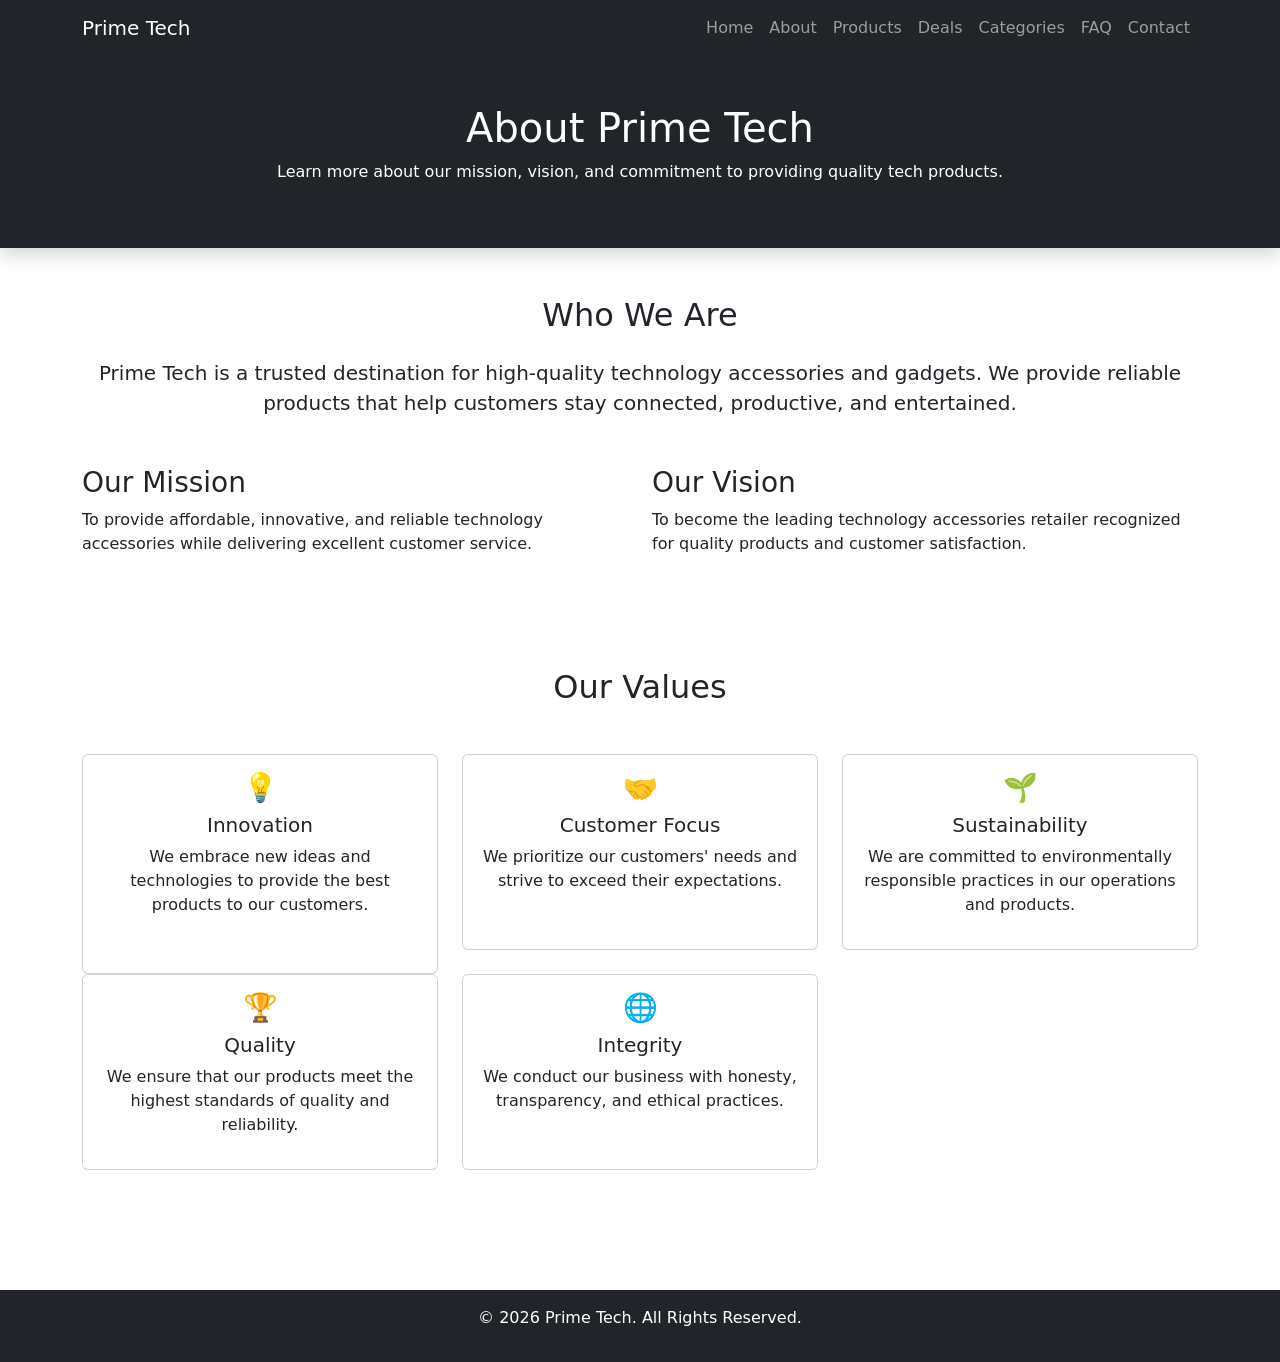
==== About.html @ 6f72941c "Added a banner to the category page, and also change some content in the about page." ====
<!DOCTYPE html>
<html lang="en">
<head>
    <meta charset="UTF-8">
    <meta name="viewport" content="width=device-width, initial-scale=1.0">
    <title>About Us - Prime Tech</title>
    <link href="https://cdn.jsdelivr.net/npm/bootstrap@5.3.3/dist/css/bootstrap.min.css" rel="stylesheet">
    <link rel="stylesheet" href="style.css">

</head>
<body>
    
<header>

 <nav class="navbar navbar-expand-lg navbar-dark bg-dark">
    <div class="container">

        <a class="navbar-brand" href="index.html">Prime Tech</a>
        <button class="navbar-toggler"
                type="button"
                data-bs-toggle="collapse"
                data-bs-target="#navbarNav">
            <span class="navbar-toggler-icon"></span>
        </button>

        <div class="collapse navbar-collapse" id="navbarNav">
            <ul class="navbar-nav ms-auto">
                <li class="nav-item"><a class="nav-link" href="index.html">Home</a></li>
                <li class="nav-item"><a class="nav-link" href="about.html">About</a></li>
                <li class="nav-item"><a class="nav-link" href="products.html">Products</a></li>
                <li class="nav-item"><a class="nav-link" href="deals.html">Deals</a></li>
                <li class="nav-item"><a class="nav-link" href="categories.html">Categories</a></li>
                <li class="nav-item"><a class="nav-link" href="faq.html">FAQ</a></li>
                <li class="nav-item"><a class="nav-link" href="contact.html">Contact</a></li>
            </ul>
        </div>
    </div>
</nav>

<section class="bg-dark text-white text-center py-5 shadow">
    <h1>About Prime Tech</h1>
    <p>Learn more about our mission, vision, and commitment to providing quality tech products.</p>
</section>

<main class="container py-5">
    <h2 class="text-center mb-4"> Who We Are </h2>
    <p class="lead text-center"> Prime Tech is a trusted destination for high-quality technology accessories and gadgets. We provide reliable products that help customers stay connected, productive, and entertained. </p>

    <div class="row mt-5">

        <div class="col-md-6">
            <h3>Our Mission</h3>
            <p>To provide affordable, innovative, and reliable technology accessories while delivering excellent customer service. </p>
        </div>

        <div class="col-md-6">
            <h3>Our Vision</h3>
            <p> To become the leading technology accessories retailer recognized for quality products and customer satisfaction. </p>
        </div>
    </div>
</main>

<section class="container py-5">
    <h2 class="text-center mb-5">Our Values</h2>
    <div class="row text-center">
        <div class="col-md-4">
            <div class="card h-100">
                <div class="card-body">
                    <h3>💡</h3>
                    <h5>Innovation</h5>
                    <p>We embrace new ideas and technologies to provide the best products to our customers.</p>
                </div>
            </div>
        </div>

        <div class="col-md-4 mb-4">
            <div class="card h-100">
                <div class="card-body">
                    <h3>🤝</h3>
                    <h5>Customer Focus</h5>
                    <p>We prioritize our customers' needs and strive to exceed their expectations.</p>
                </div>
            </div>
        </div>

        <div class="col-md-4 mb-4">
            <div class="card h-100">
                <div class="card-body">
                    <h3>🌱</h3>
                    <h5>Sustainability</h5>
                    <p>We are committed to environmentally responsible practices in our operations and products.</p>
                </div>
            </div>
        </div>

        <div class="col-md-4 mb-4">
            <div class="card h-100">
                <div class="card-body">
                    <h3>🏆</h3>
                    <h5>Quality</h5>
                    <p>We ensure that our products meet the highest standards of quality and reliability.</p>
                </div>
            </div>
        </div>

        <div class="col-md-4 mb-4">
            <div class="card h-100">
                <div class="card-body">
                    <h3>🌐</h3>
                    <h5>Integrity</h5>
                    <p>We conduct our business with honesty, transparency, and ethical practices.</p>
                </div>
            </div>
        </div>
    </div>
</section>

<script src="https://cdn.jsdelivr.net/npm/bootstrap@5.3.3/dist/js/bootstrap.bundle.min.js"></script>
<script src="main.js"></script>

<footer class="bg-dark text-white text-center py-3 mt-5">
    <p>&copy; 2026 Prime Tech. All Rights Reserved.</p>
</footer>

</body>
</html>
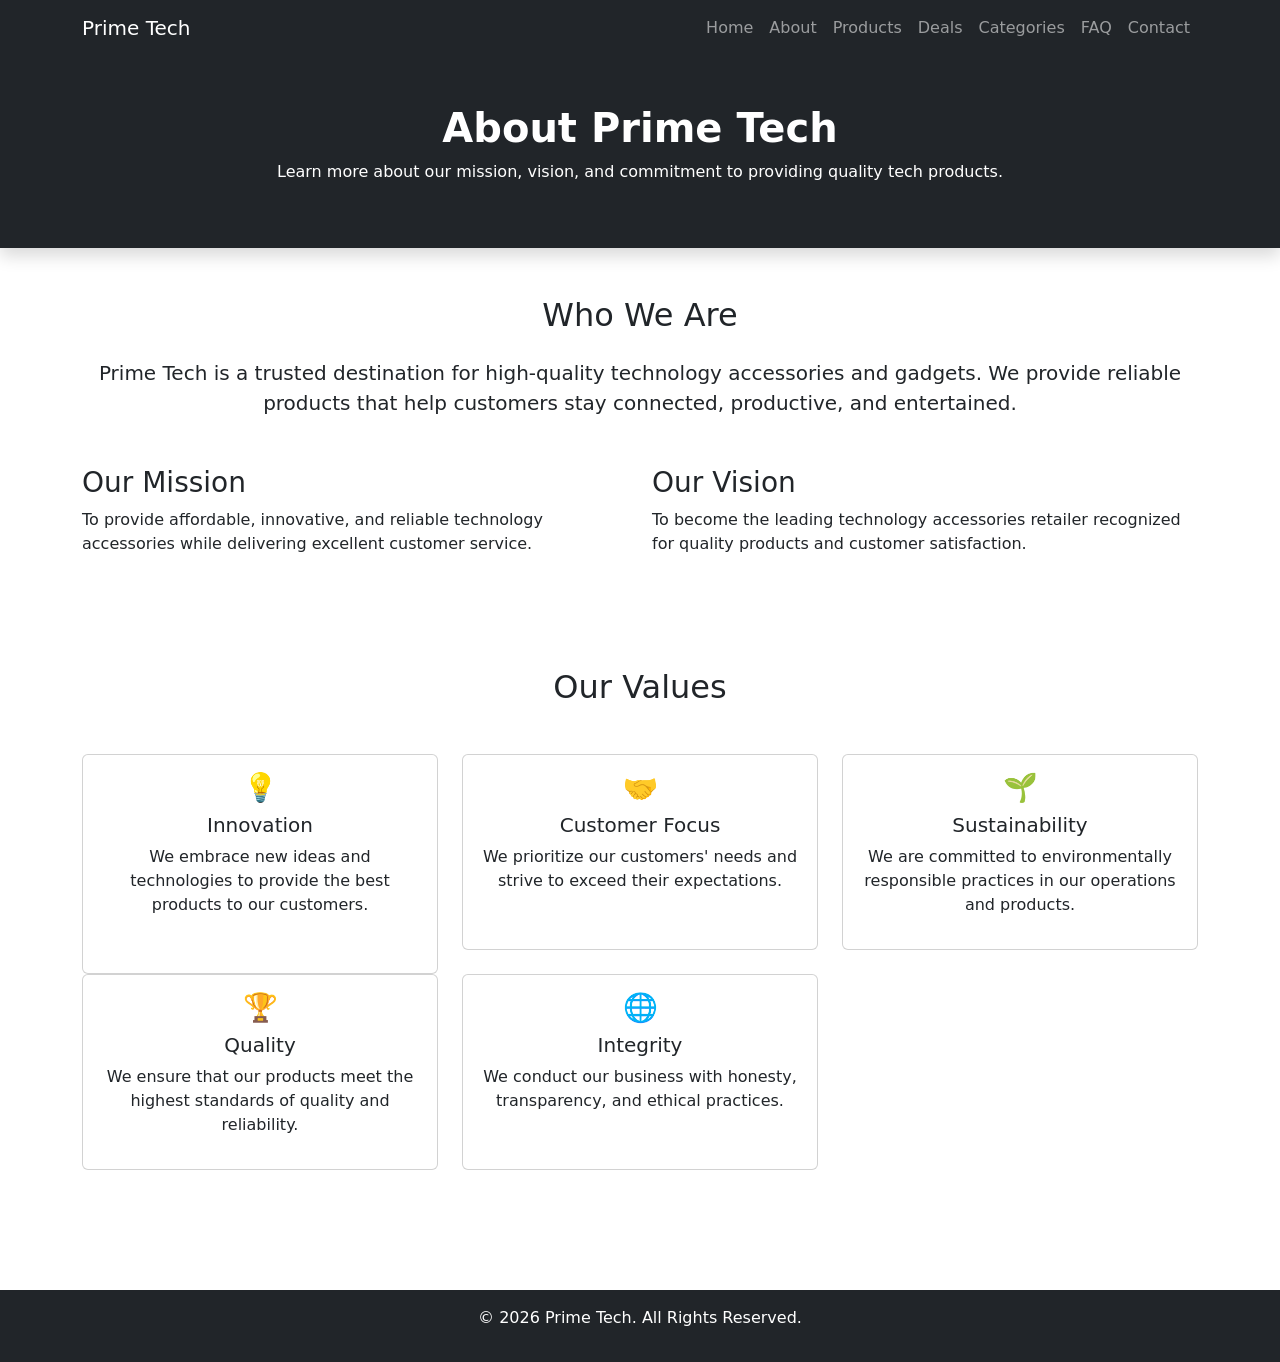
==== commit 189697e2: "Added some details in the title of every page." ====
--- a/About.html
+++ b/About.html
@@ -38,7 +38,7 @@
 </nav>
 
 <section class="bg-dark text-white text-center py-5 shadow">
-    <h1>About Prime Tech</h1>
+    <h1 class="fw-bold">About Prime Tech</h1>
     <p>Learn more about our mission, vision, and commitment to providing quality tech products.</p>
 </section>
 
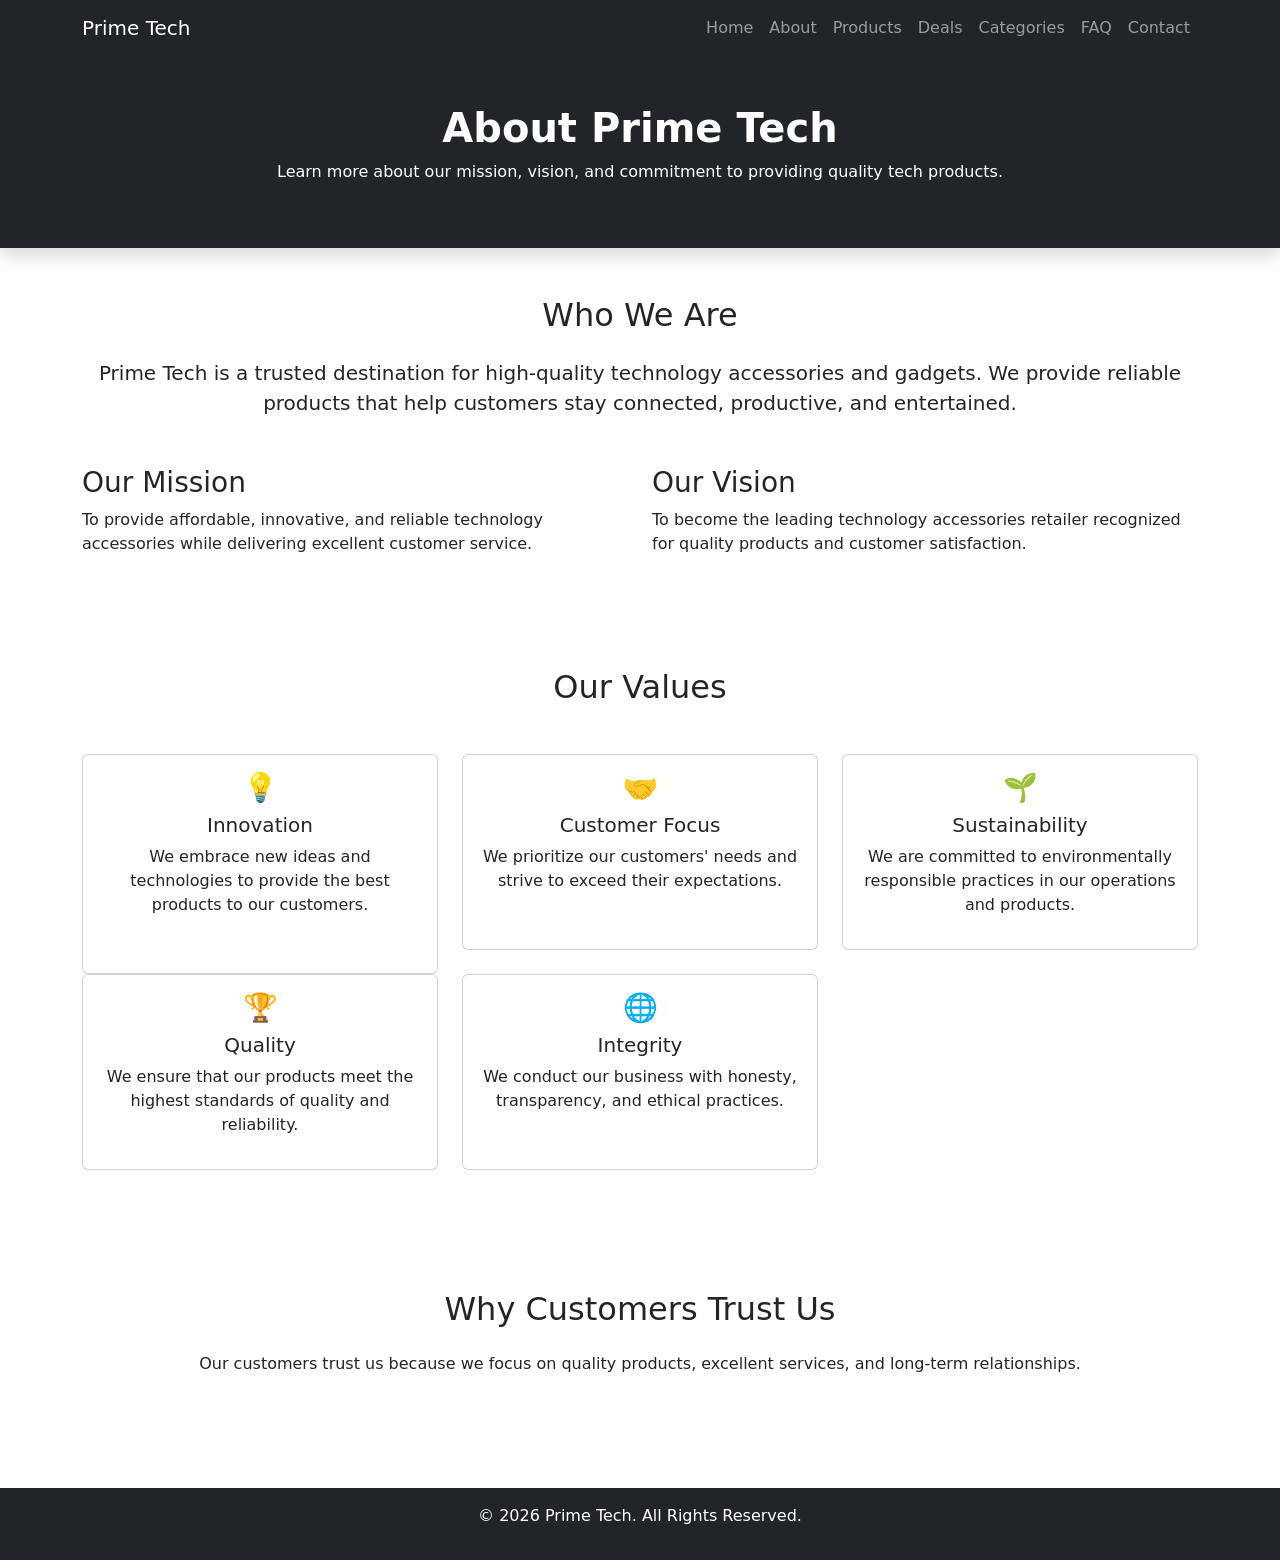
==== commit fbcbb777: "I added some content at the bottom of the about page, some content at the bottom of the category pag" ====
--- a/About.html
+++ b/About.html
@@ -115,6 +115,11 @@
     </div>
 </section>
 
+<section class="container py-5">
+    <h2 class="text-center mb-4">Why Customers Trust Us</h2>
+    <p class="text-center">Our customers trust us because we focus on quality products, excellent services, and long-term relationships.</p>
+</section>
+
 <script src="https://cdn.jsdelivr.net/npm/bootstrap@5.3.3/dist/js/bootstrap.bundle.min.js"></script>
 <script src="main.js"></script>
 
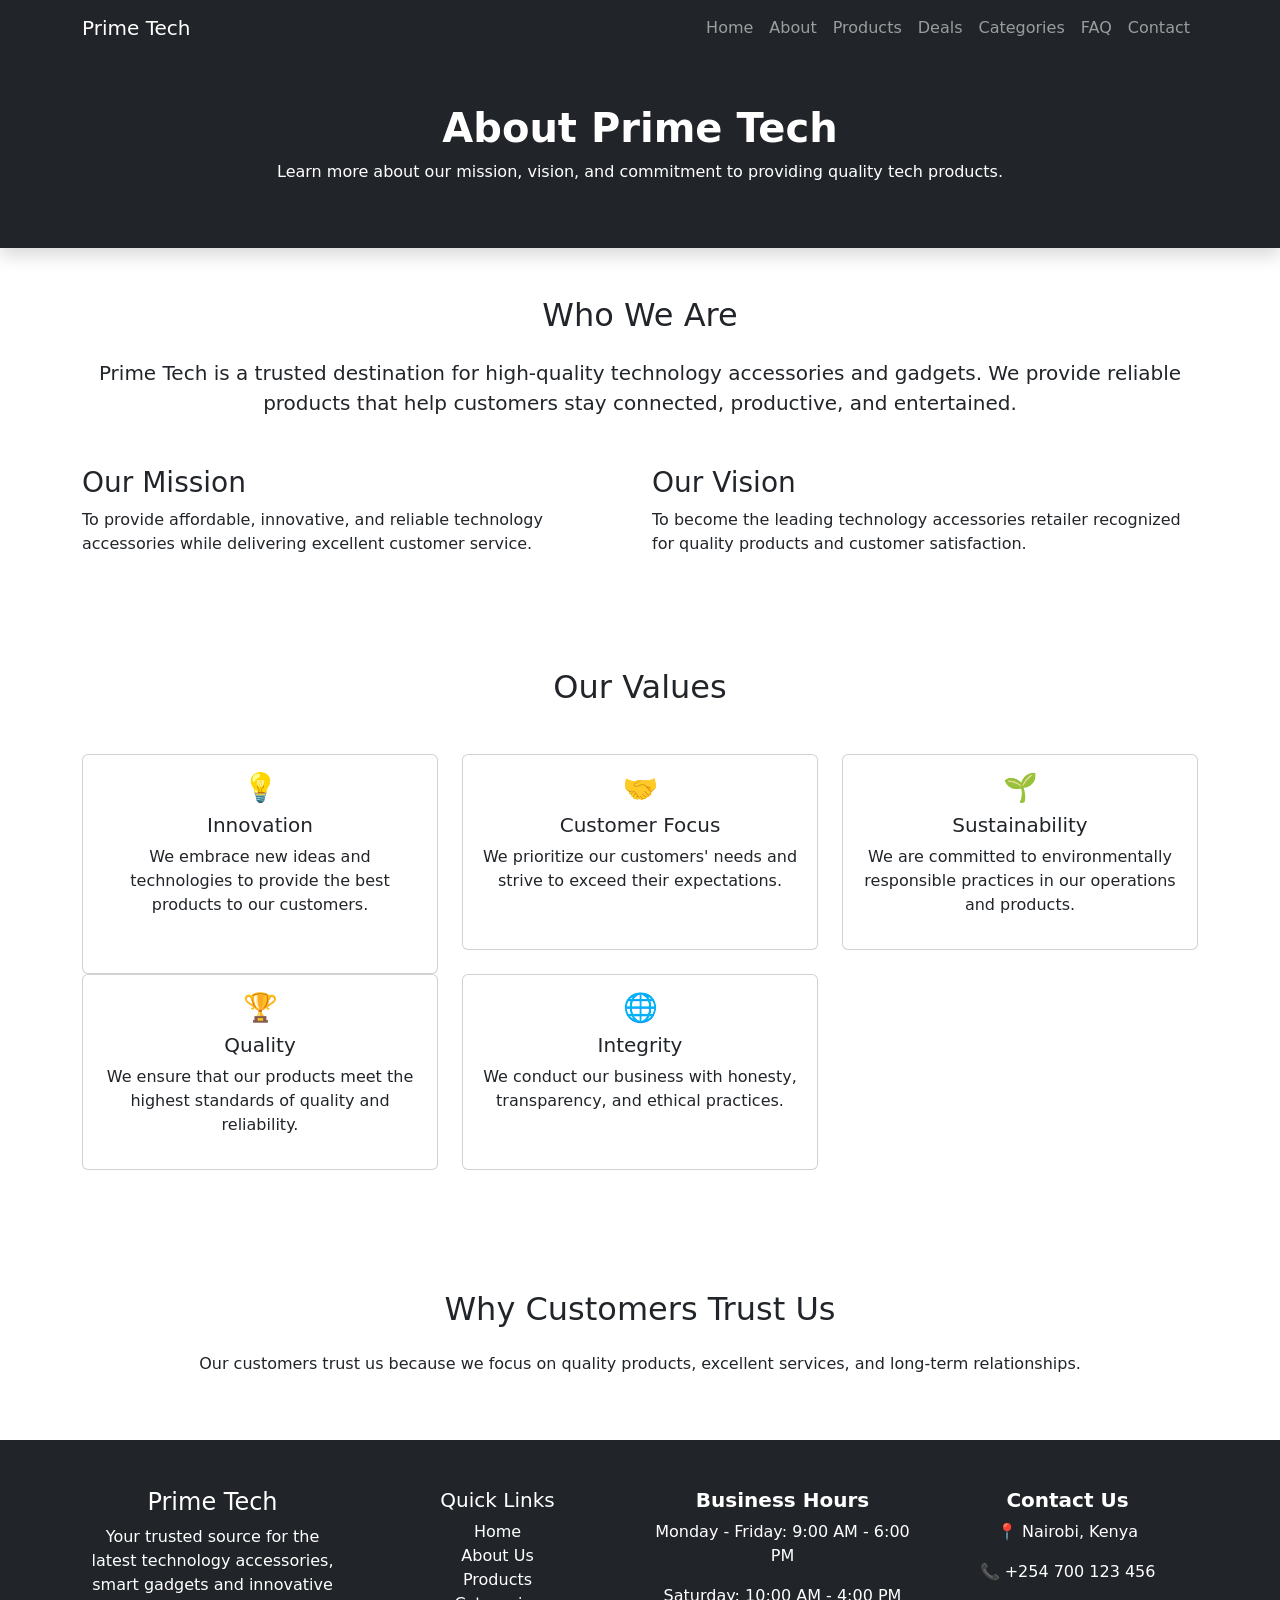
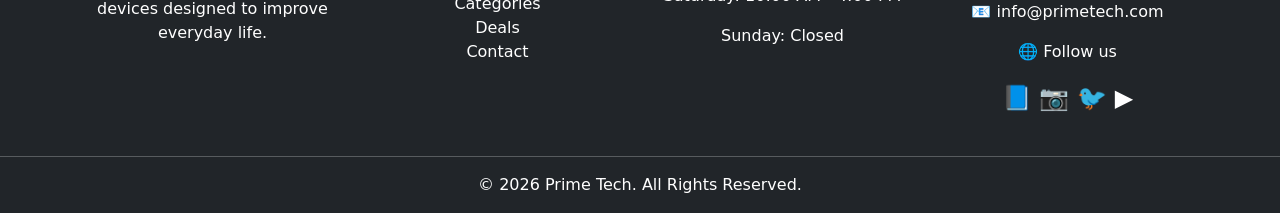
==== commit 58b56b86: "Added some details in the footer, and also enhanced its appearance, then pasted the footers code, in" ====
--- a/About.html
+++ b/About.html
@@ -123,8 +123,49 @@
 <script src="https://cdn.jsdelivr.net/npm/bootstrap@5.3.3/dist/js/bootstrap.bundle.min.js"></script>
 <script src="main.js"></script>
 
-<footer class="bg-dark text-white text-center py-3 mt-5">
-    <p>&copy; 2026 Prime Tech. All Rights Reserved.</p>
+<footer class="bg-dark text-white text-center pt-5 pb-3">
+    <div class="container">
+        <div class="row">
+            <div class="col-md-3 mb-4">
+                <h4>Prime Tech</h4>
+                <p>Your trusted source for the latest technology accessories, smart gadgets and innovative devices designed to improve everyday life.</p>
+            </div>
+
+            <div class="col-md-3 mb-4">
+                <h5>Quick Links</h5>
+                <ul class="list-unstyled">
+                    <li><a href="index.html" class="text-white text-decoration-none">Home</a></li>
+                    <li><a href="about.html" class="text-white text-decoration-none">About Us</a></li>
+                    <li><a href="products.html" class="text-white text-decoration-none">Products</a></li>
+                    <li><a href="categories.html" class="text-white text-decoration-none">Categories</a></li>
+                    <li><a href="deals.html" class="text-white text-decoration-none">Deals</a></li>
+                    <li><a href="contact.html" class="text-white text-decoration-none">Contact</a></li>
+                </ul>
+            </div>
+
+            <div class="col-md-3 mb-4">
+                <h5 class="fw-bold">Business Hours</h5>
+                <p>Monday - Friday: 9:00 AM - 6:00 PM</p>
+                <p>Saturday: 10:00 AM - 4:00 PM</p>
+                <p>Sunday: Closed</p>
+            </div>
+
+            <div class="col-md-3 mb-4">
+                <h5 class="fw-bold">Contact Us</h5>
+                <p>📍 Nairobi, Kenya</p>
+                <p>📞 +254 700 123 456</p>
+                <p>📧 info@primetech.com</p>
+                <p class="mt-3">🌐 Follow us</p>
+                <span style="font-size:24px;">📘 📷 🐦 ▶️</span>
+            </div>
+        </div>
+    </div>
+        
+
+        <hr class="border-light">
+        <div class="text-center"></div>
+           <p class="text-center mb-0">&copy; 2026 Prime Tech. All Rights Reserved.</p>
+        </div>
 </footer>
 
 </body>
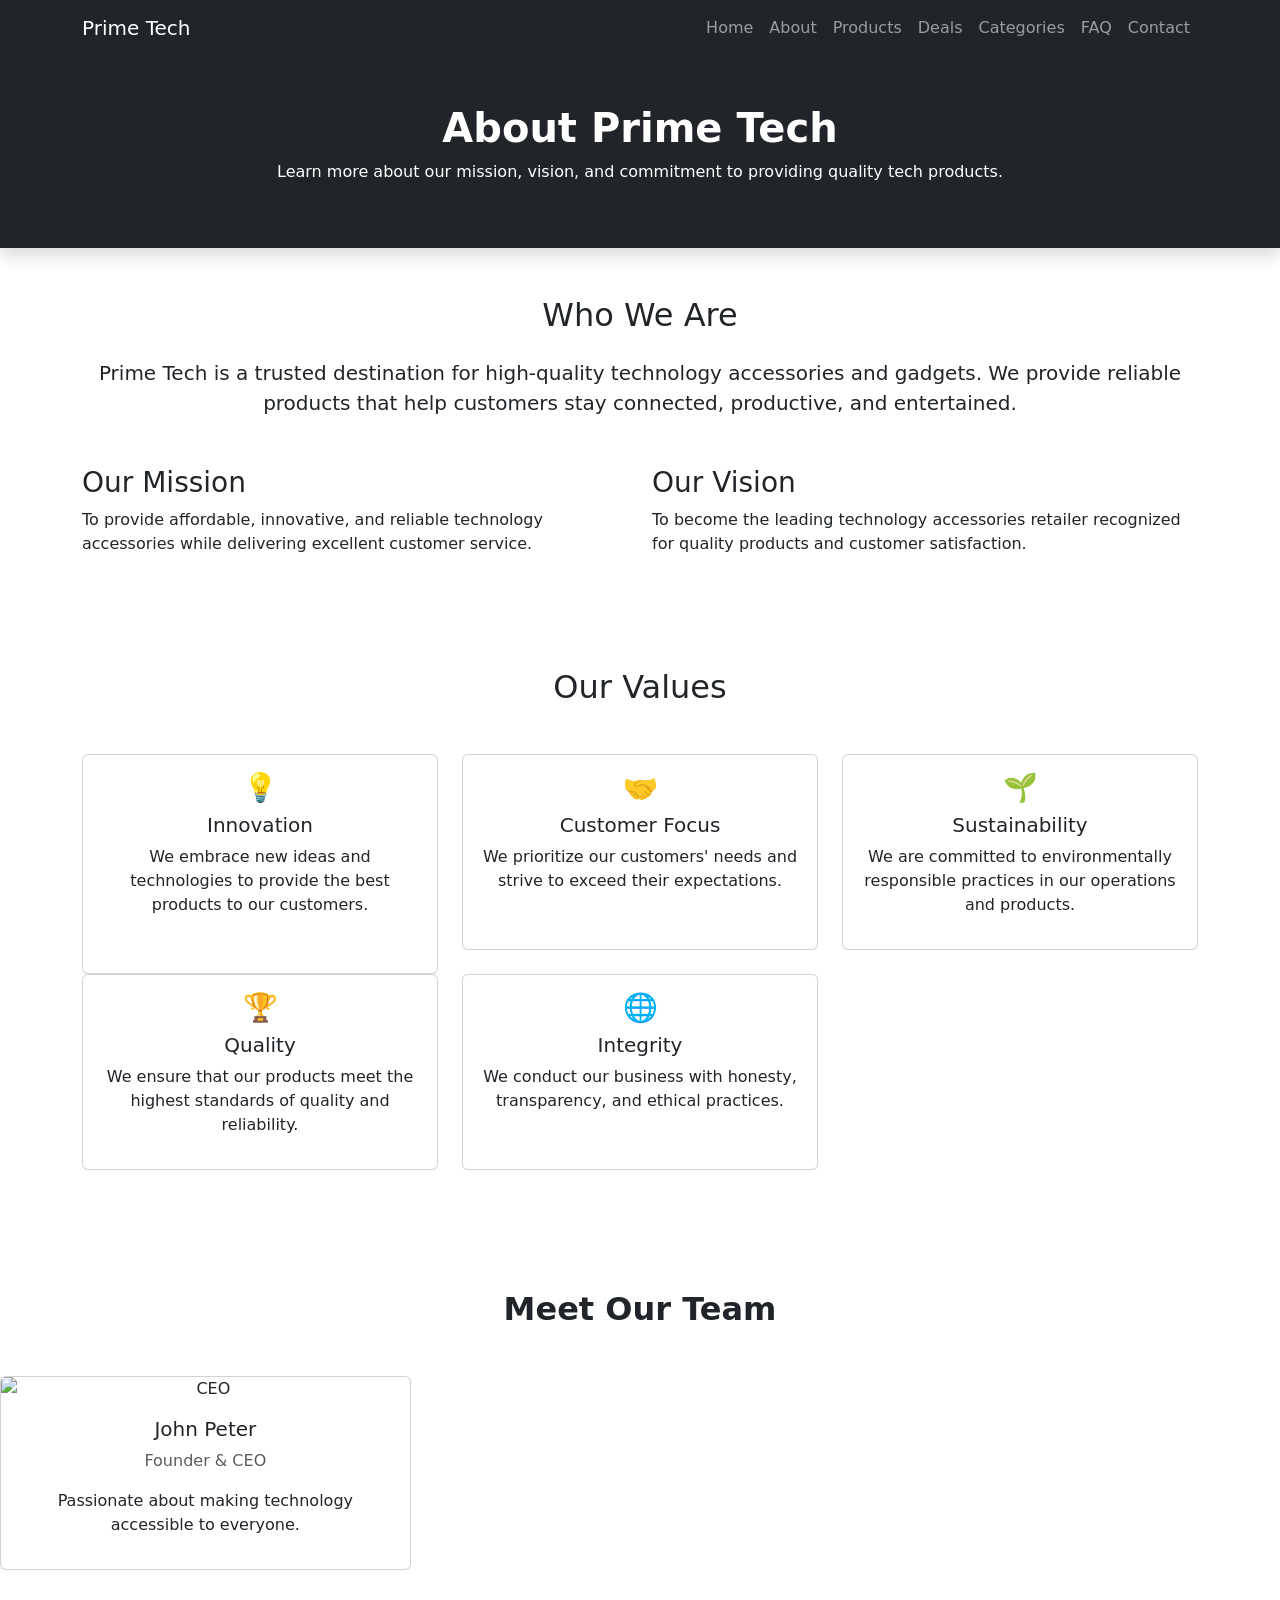
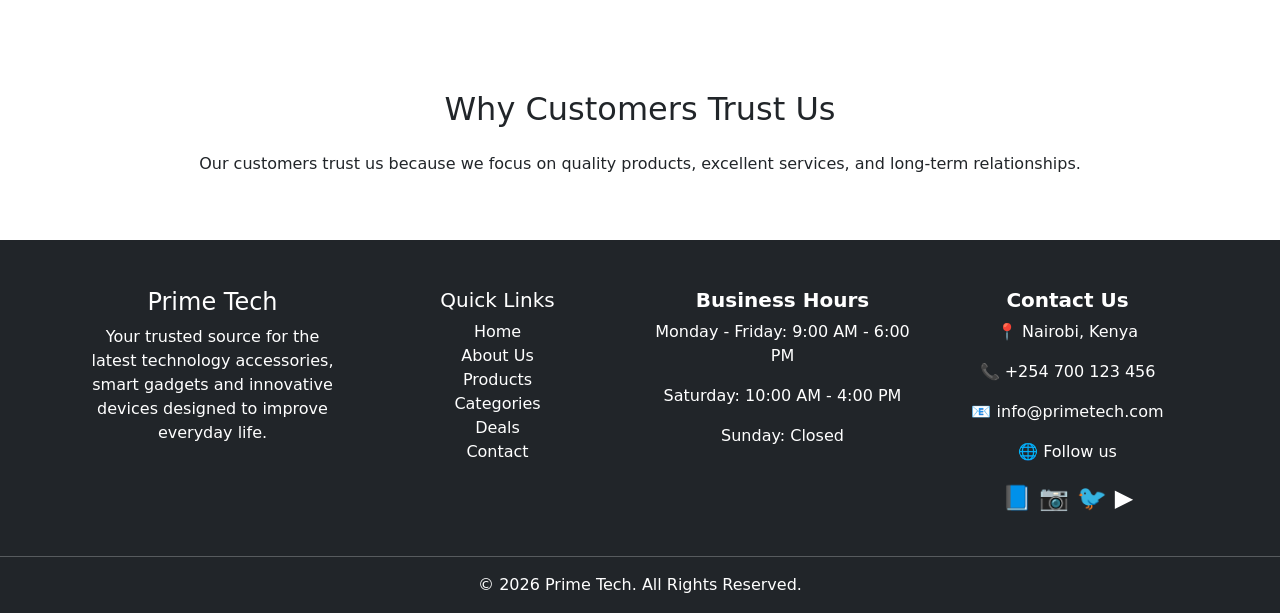
==== commit 500cf700: "Added some code to the style to support the footer, upgraded the 'Why choose Us' section in the home" ====
--- a/About.html
+++ b/About.html
@@ -115,6 +115,23 @@
     </div>
 </section>
 
+<section class="continer py-5">
+    <h2 class="text-center fw-bold mb-5">Meet Our Team</h2>
+    <div class="row">
+        <div class="col-md-4 mb-4">
+            <div class="card text-center h-100">
+                <img src="images/team1.jpg" class="card-img-top" alt="CEO">
+
+                <div class="card-body">
+                    <h5>John Peter</h5>
+                    <p class="text-muted"> Founder & CEO </p>
+                    <P>Passionate about making technology accessible to everyone.</P>
+                </div>
+            </div>
+        </div>
+    </div>
+</section>
+
 <section class="container py-5">
     <h2 class="text-center mb-4">Why Customers Trust Us</h2>
     <p class="text-center">Our customers trust us because we focus on quality products, excellent services, and long-term relationships.</p>
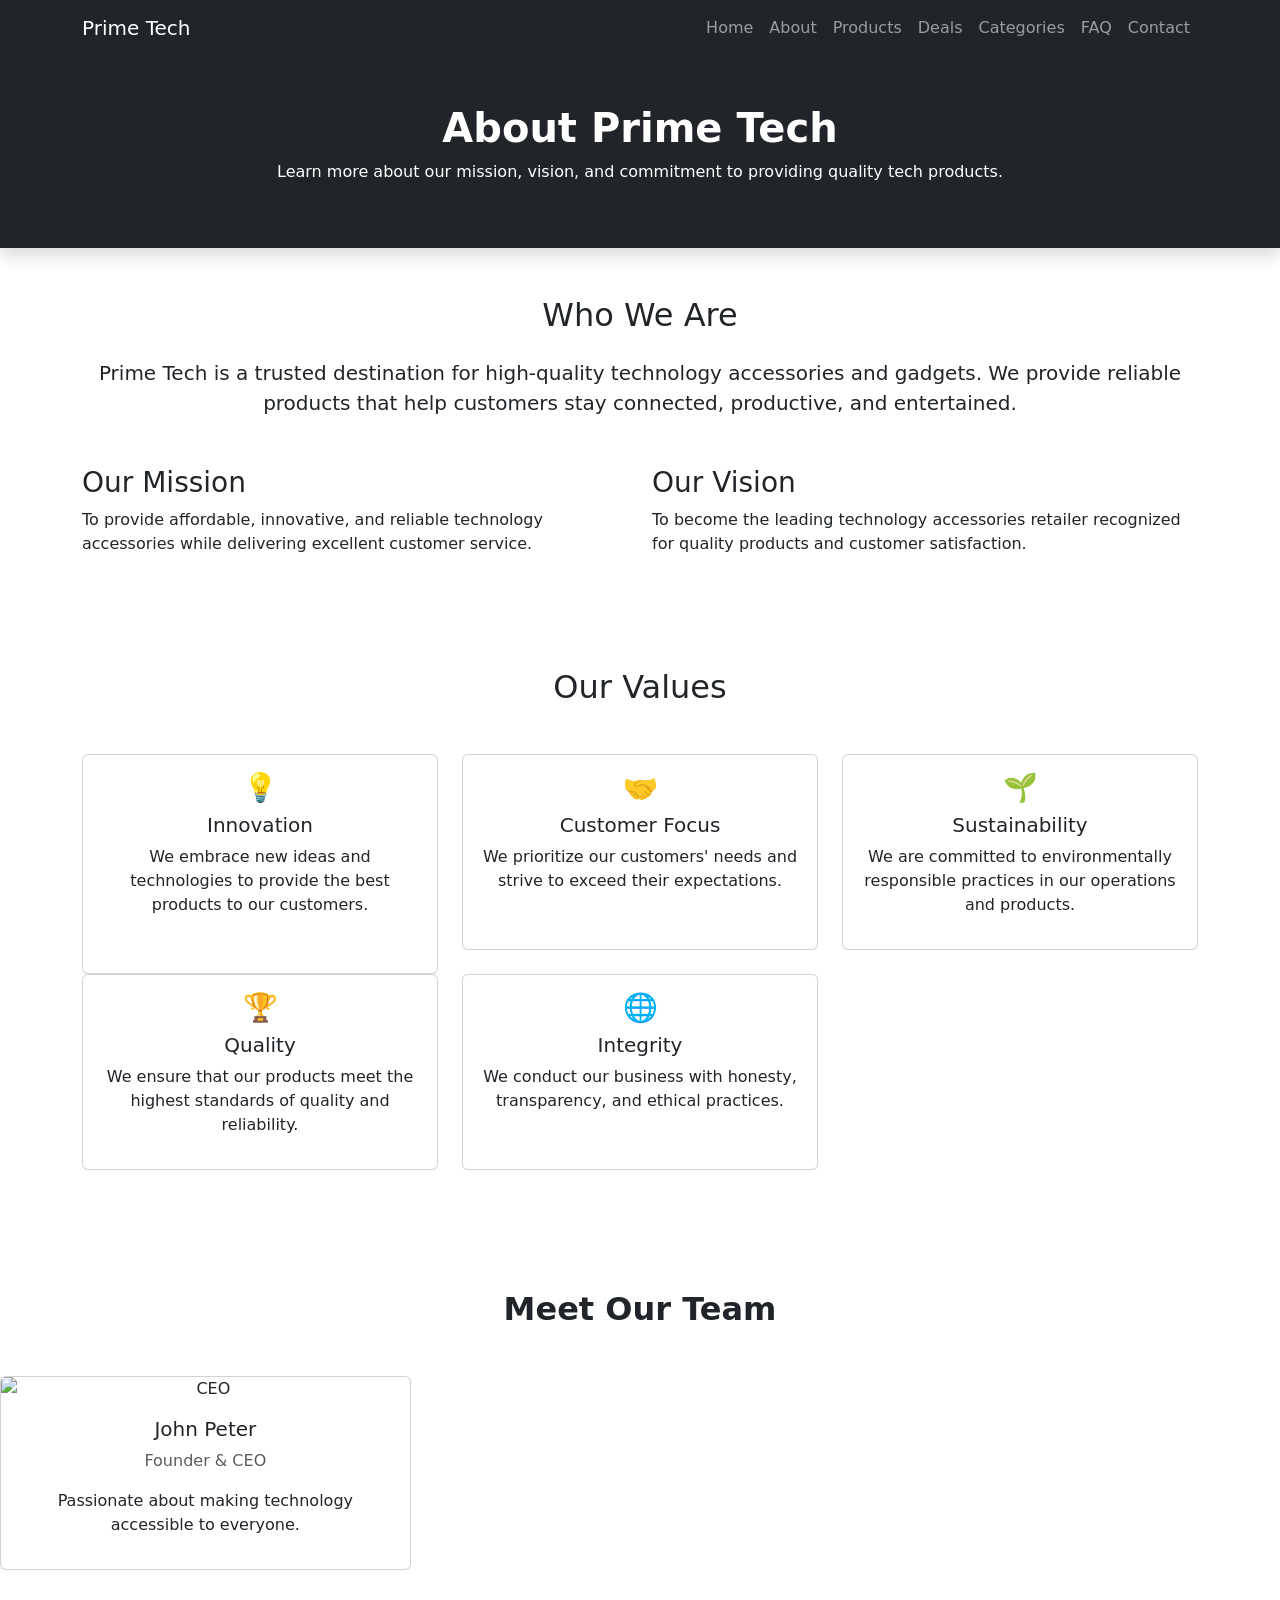
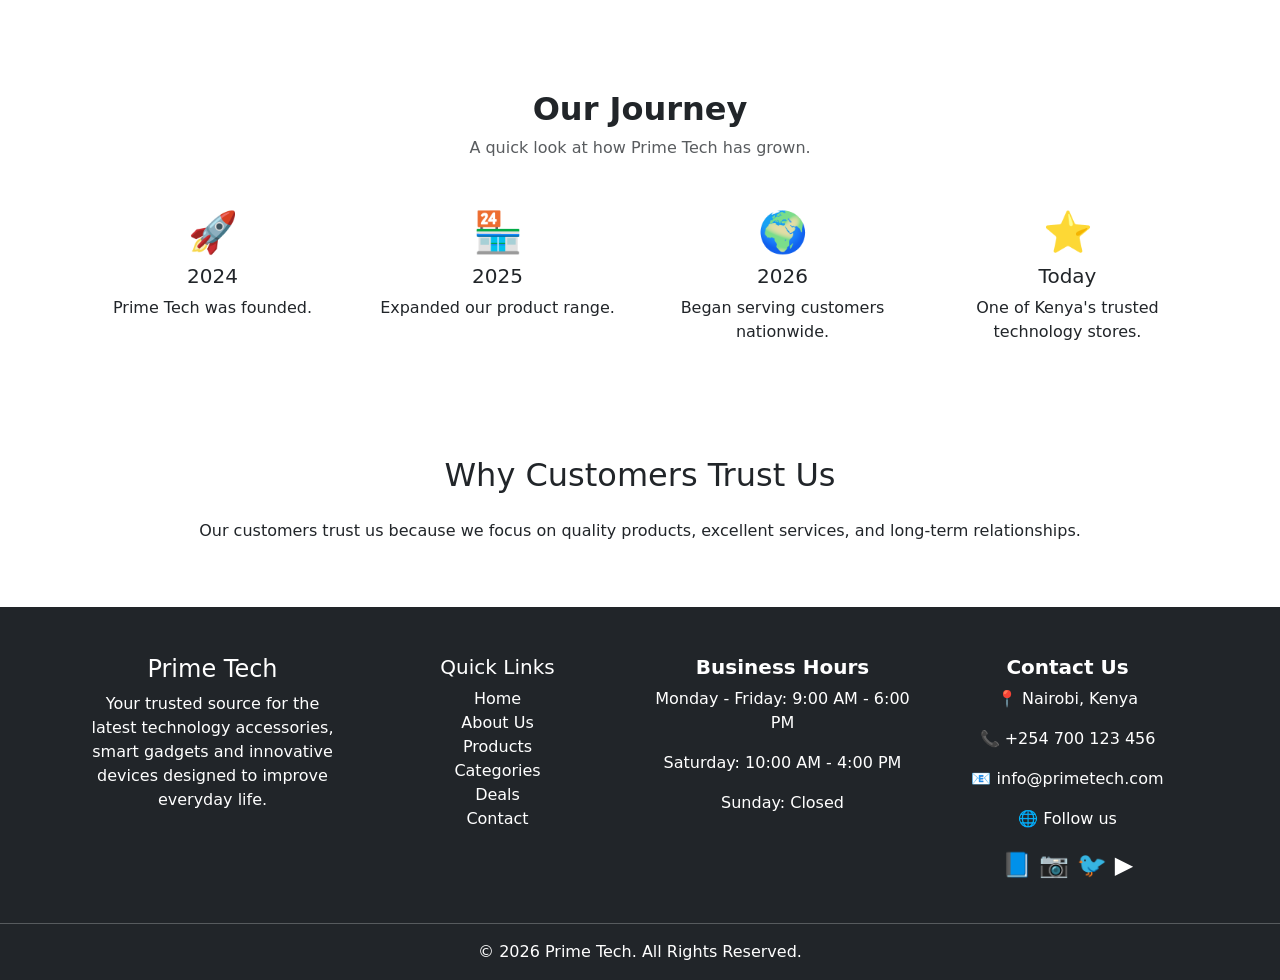
==== commit d4717a58: "Made some changes in the category page, by use of some premium layout" ====
--- a/About.html
+++ b/About.html
@@ -5,6 +5,8 @@
     <meta name="viewport" content="width=device-width, initial-scale=1.0">
     <title>About Us - Prime Tech</title>
     <link href="https://cdn.jsdelivr.net/npm/bootstrap@5.3.3/dist/css/bootstrap.min.css" rel="stylesheet">
+    <link rel="stylesheet"
+    href="https://cdn.jsdelivr.net/npm/bootstrap-icons@1.11.3/font/bootstrap-icons.min.css">
     <link rel="stylesheet" href="style.css">
 
 </head>
@@ -133,6 +135,39 @@
 </section>
 
 <section class="container py-5">
+    <div class="text-center mb-5">
+        <h2 class="fw-bold"> Our Journey </h2>
+        <p class="text-muted"> A quick look at how Prime Tech has grown. </p>
+    </div>
+
+    <div class="row text-center">
+        <div class="col-md-3">
+            <h1>🚀</h1>
+            <h5>2024</h5>
+            <p> Prime Tech was founded.</p>
+        </div>
+
+        <div class="col-md-3">
+            <h1>🏪</h1>
+            <h5>2025</h5>
+            <p> Expanded our product range. </p>
+        </div>
+
+        <div class="col-md-3">
+            <h1>🌍</h1>
+            <h5>2026</h5>
+            <p> Began serving customers nationwide. </p>
+        </div>
+
+        <div class="col-md-3">
+            <h1>⭐</h1>
+            <h5>Today</h5>
+            <p> One of Kenya's trusted technology stores. </p>
+        </div>
+    </div>
+</section>
+
+<section class="container py-5">
     <h2 class="text-center mb-4">Why Customers Trust Us</h2>
     <p class="text-center">Our customers trust us because we focus on quality products, excellent services, and long-term relationships.</p>
 </section>
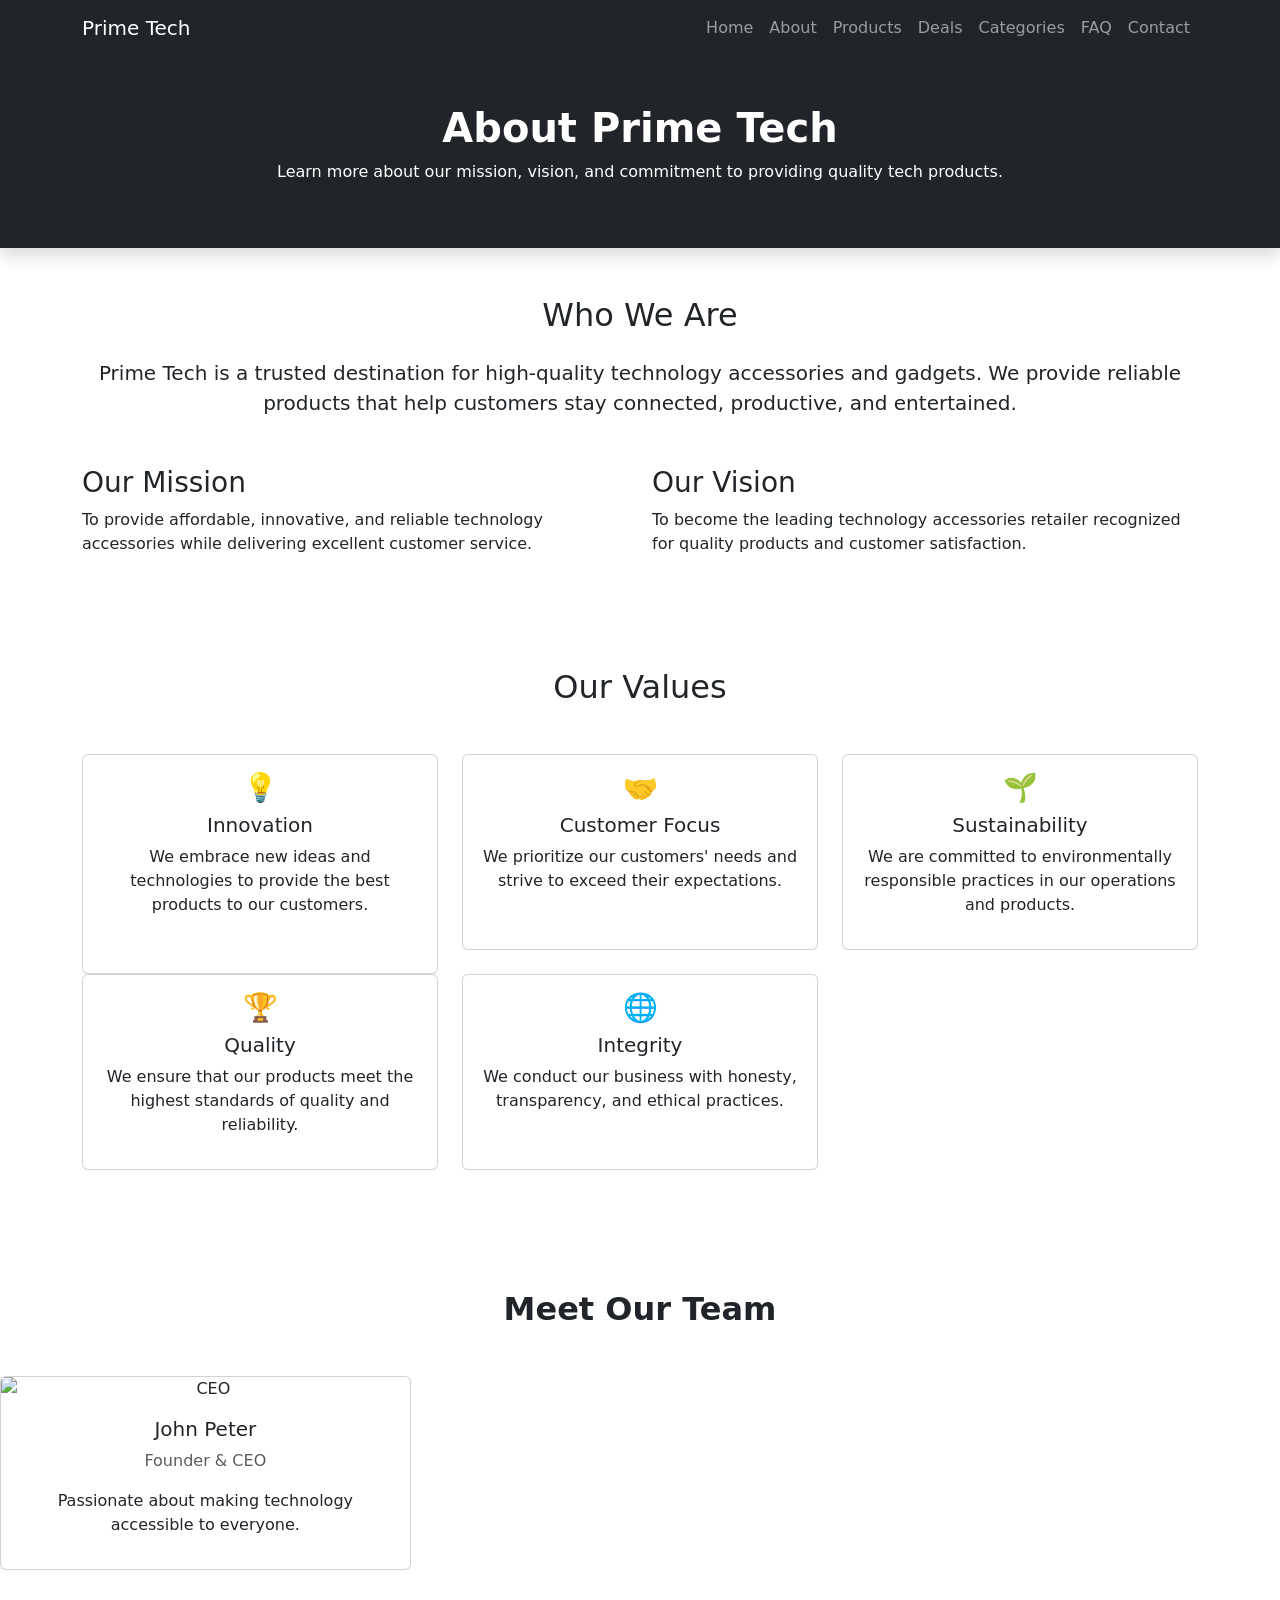
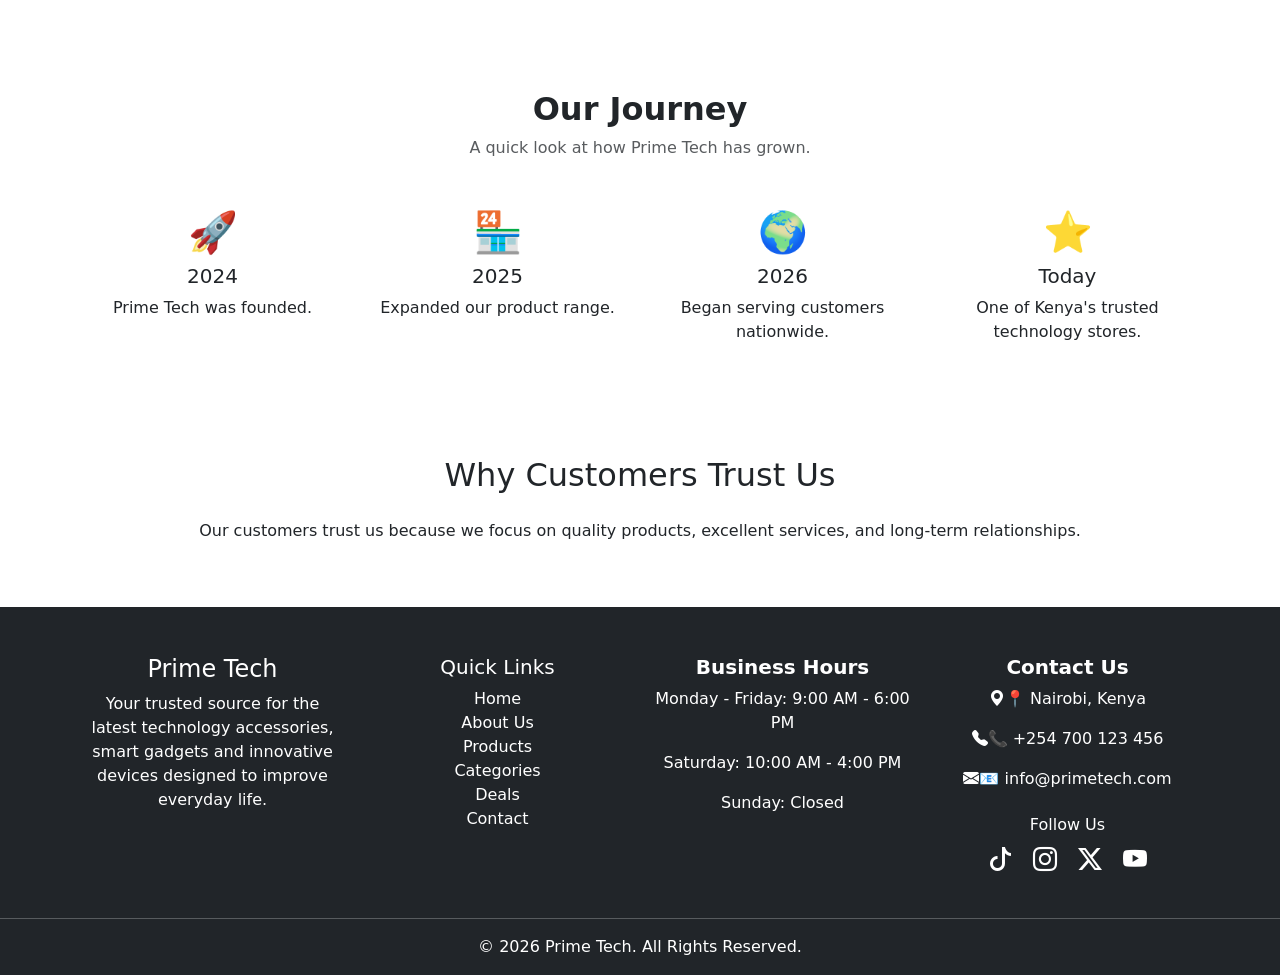
==== commit 3d0c458b: "Made some slight changes in the icons in the footer of every page, for it to seem smooth in terms of" ====
--- a/About.html
+++ b/About.html
@@ -204,11 +204,15 @@
 
             <div class="col-md-3 mb-4">
                 <h5 class="fw-bold">Contact Us</h5>
-                <p>📍 Nairobi, Kenya</p>
-                <p>📞 +254 700 123 456</p>
-                <p>📧 info@primetech.com</p>
-                <p class="mt-3">🌐 Follow us</p>
-                <span style="font-size:24px;">📘 📷 🐦 ▶️</span>
+                <p><i class="bi bi-geo-alt-fill"></i>📍 Nairobi, Kenya</p>
+                <p><i class="bi bi-telephone-fill"></i>📞 +254 700 123 456</p>
+                <p><i class="bi bi-envelope-fill"></i>📧 info@primetech.com</p>
+                <h6 class="mt-4">Follow Us</h6>
+                <a href="#" class="text-white me-3"><i class="bi bi-tiktok fs-4"></i></a>
+                <a href="#" class="text-white me-3"><i class="bi bi-instagram fs-4"></i></a>
+                <a href="#" class="text-white me-3"><i class="bi bi-twitter-x fs-4"></i></a>
+                <a href="#" class="text-white"><i class="bi bi-youtube fs-4"></i></a>
+                <span style="font-size:24px;"></span>
             </div>
         </div>
     </div>
